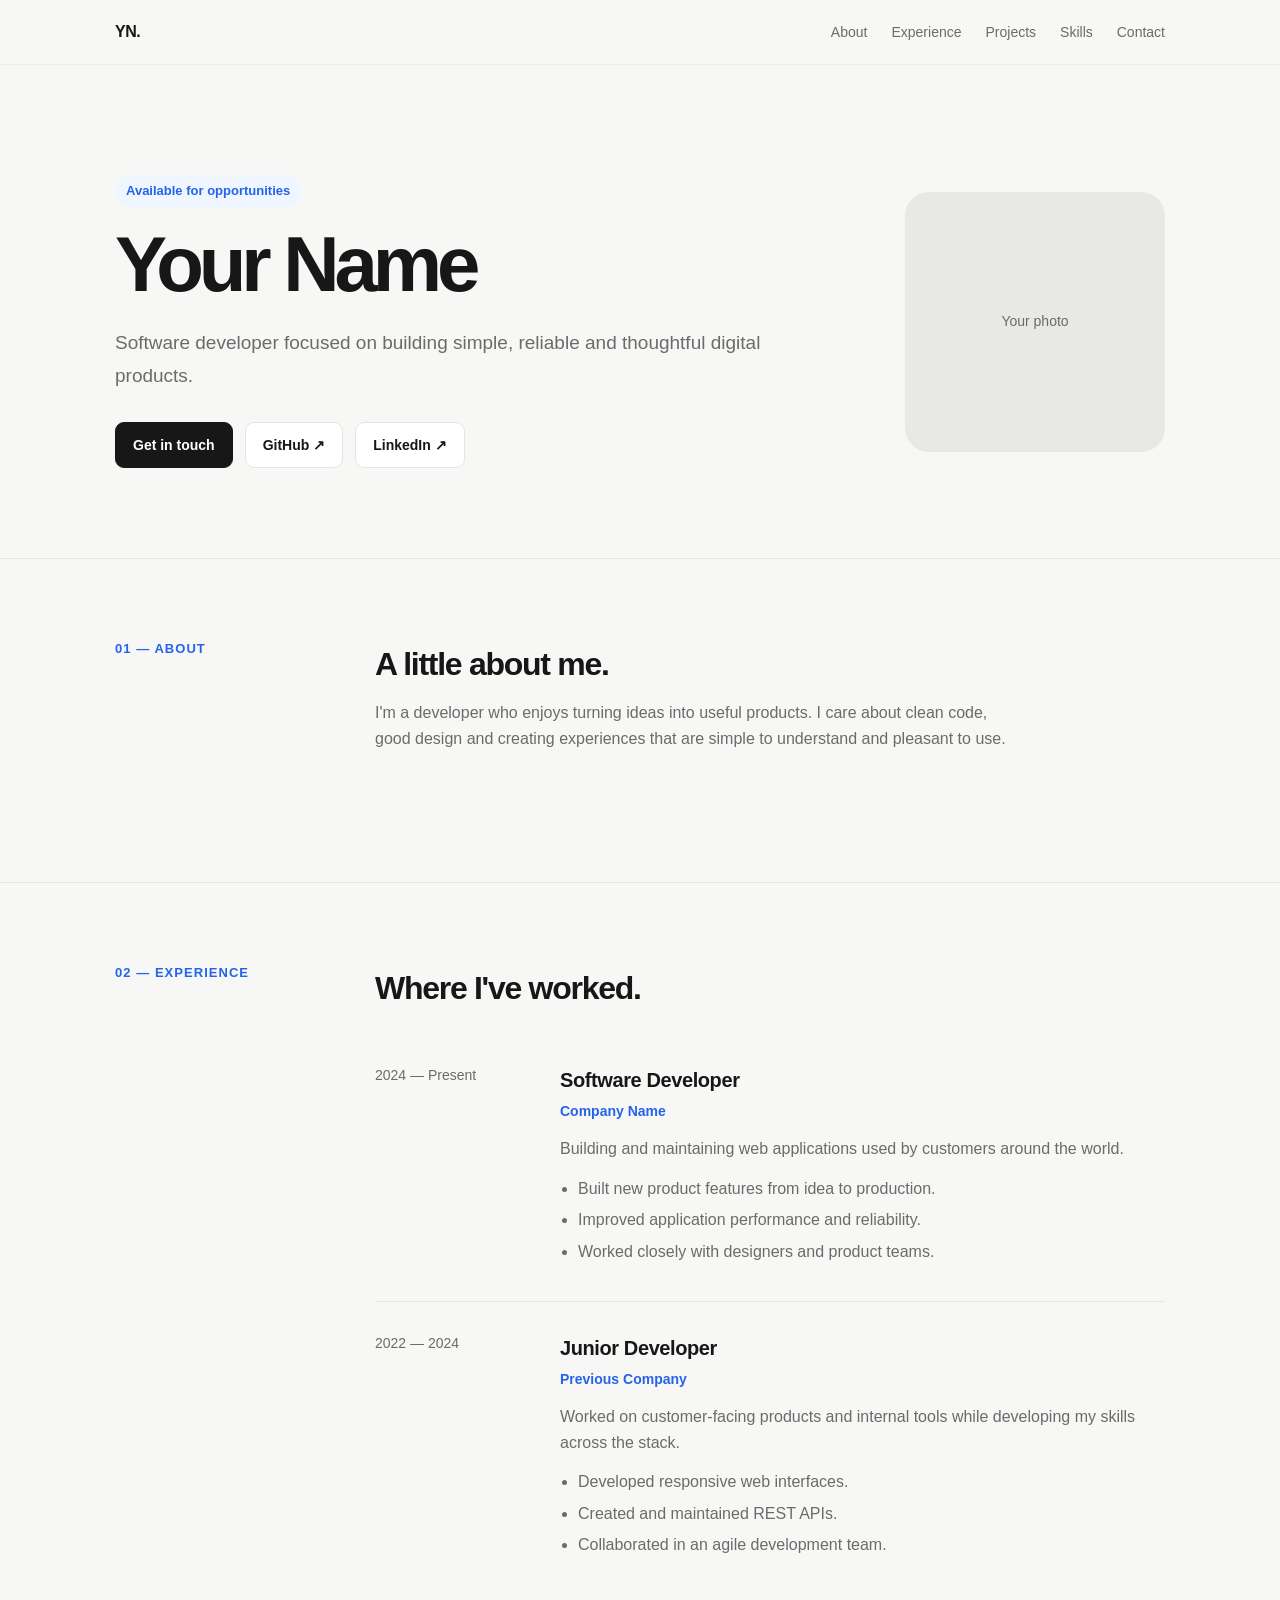
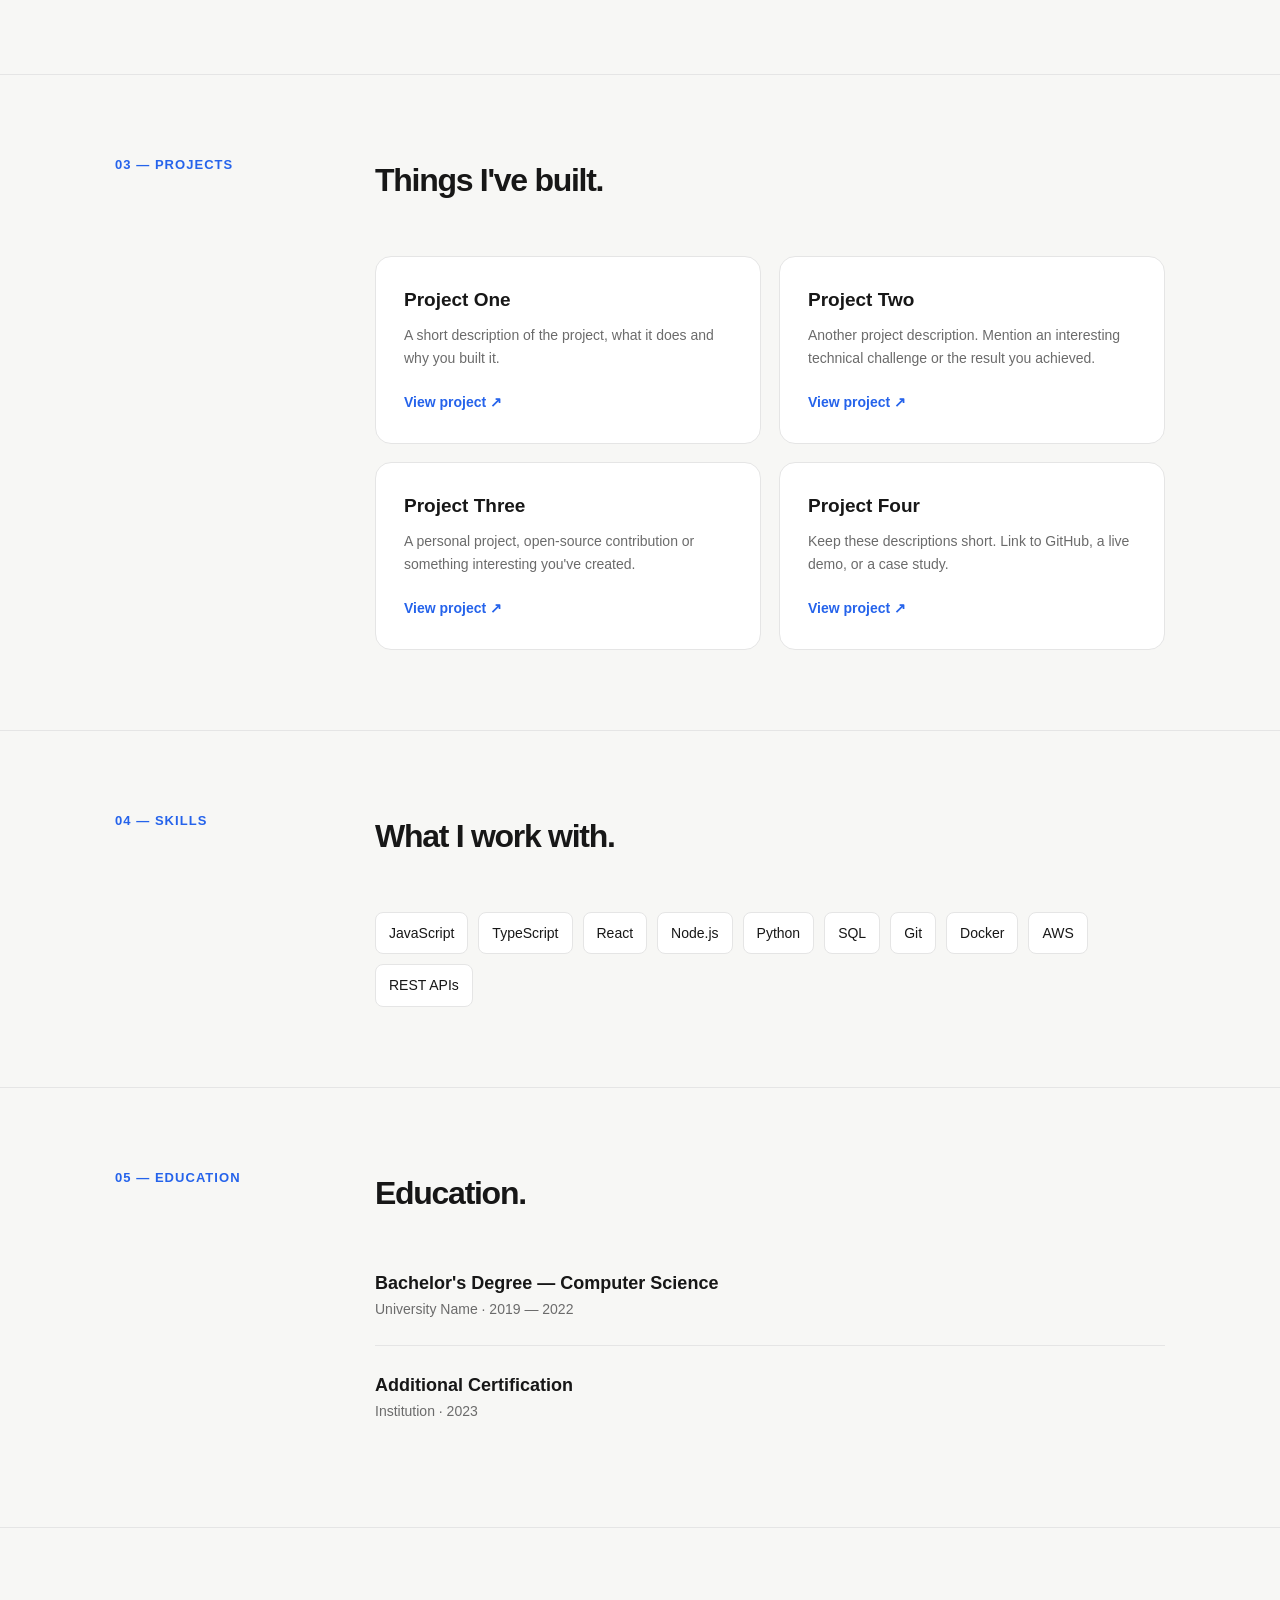
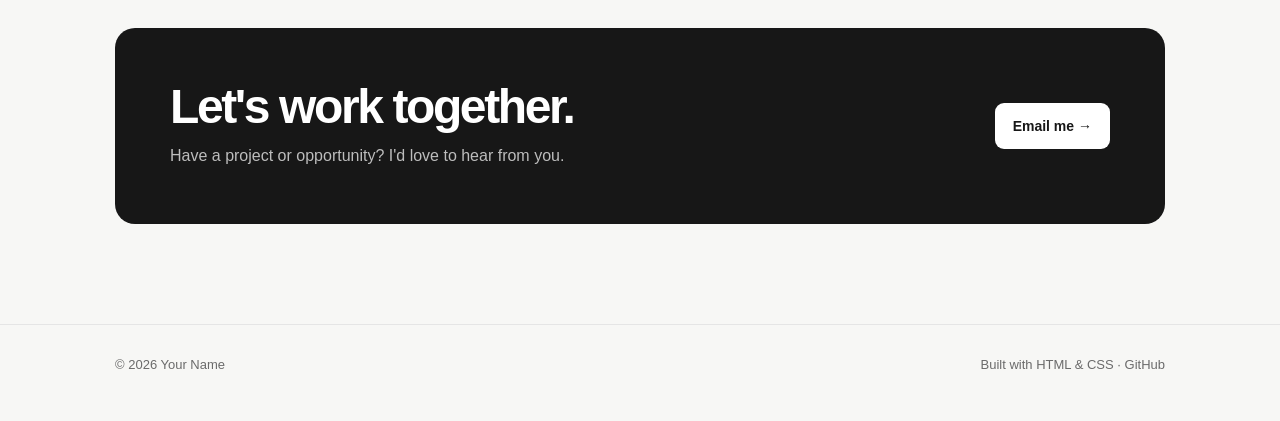
==== index.html @ f7a6f6ae "Added website template" ====
<!DOCTYPE html>
<html lang="en">
<head>
  <meta charset="UTF-8">
  <meta name="viewport" content="width=device-width, initial-scale=1.0">

  <title>Your Name — CV</title>
  <meta name="description" content="Personal CV and portfolio of Your Name">

  <style>
    :root {
      --bg: #f7f7f5;
      --card: #ffffff;
      --text: #171717;
      --muted: #6b6b6b;
      --border: #e5e5e5;
      --accent: #2563eb;
      --accent-light: #eff6ff;
      --max-width: 1050px;
    }

    * {
      box-sizing: border-box;
      margin: 0;
      padding: 0;
    }

    html {
      scroll-behavior: smooth;
    }

    body {
      font-family:
        Inter, -apple-system, BlinkMacSystemFont, "Segoe UI",
        Roboto, Helvetica, Arial, sans-serif;
      background: var(--bg);
      color: var(--text);
      line-height: 1.6;
    }

    a {
      color: inherit;
      text-decoration: none;
    }

    .container {
      width: min(100% - 40px, var(--max-width));
      margin: 0 auto;
    }

    /* Navigation */

    nav {
      position: sticky;
      top: 0;
      z-index: 10;
      background: rgba(247, 247, 245, 0.9);
      backdrop-filter: blur(12px);
      border-bottom: 1px solid rgba(229, 229, 229, 0.7);
    }

    .nav-inner {
      height: 64px;
      display: flex;
      align-items: center;
      justify-content: space-between;
    }

    .logo {
      font-weight: 700;
      letter-spacing: -0.03em;
    }

    .nav-links {
      display: flex;
      gap: 24px;
      list-style: none;
      font-size: 14px;
      color: var(--muted);
    }

    .nav-links a:hover {
      color: var(--text);
    }

    /* Hero */

    .hero {
      padding: 110px 0 90px;
    }

    .hero-grid {
      display: grid;
      grid-template-columns: 1fr 300px;
      gap: 70px;
      align-items: center;
    }

    .eyebrow {
      display: inline-block;
      margin-bottom: 18px;
      padding: 6px 11px;
      border-radius: 999px;
      background: var(--accent-light);
      color: var(--accent);
      font-size: 13px;
      font-weight: 600;
    }

    h1 {
      max-width: 750px;
      font-size: clamp(44px, 7vw, 78px);
      line-height: 0.98;
      letter-spacing: -0.065em;
      margin-bottom: 25px;
    }

    .hero-description {
      max-width: 650px;
      color: var(--muted);
      font-size: 19px;
      line-height: 1.7;
      margin-bottom: 30px;
    }

    .buttons {
      display: flex;
      flex-wrap: wrap;
      gap: 12px;
    }

    .button {
      display: inline-flex;
      align-items: center;
      justify-content: center;
      padding: 11px 17px;
      border-radius: 9px;
      border: 1px solid var(--border);
      background: var(--card);
      font-size: 14px;
      font-weight: 600;
      transition: 0.2s ease;
    }

    .button:hover {
      transform: translateY(-2px);
      border-color: #ccc;
    }

    .button.primary {
      background: var(--text);
      color: white;
      border-color: var(--text);
    }

    /* Profile */

    .profile {
      width: 260px;
      height: 260px;
      margin-left: auto;
      border-radius: 24px;
      background: #e8e8e5;
      display: flex;
      align-items: center;
      justify-content: center;
      overflow: hidden;
      font-size: 14px;
      color: var(--muted);
    }

    .profile img {
      width: 100%;
      height: 100%;
      object-fit: cover;
    }

    /* Sections */

    section {
      padding: 80px 0;
      border-top: 1px solid var(--border);
    }

    .section-heading {
      display: grid;
      grid-template-columns: 220px 1fr;
      gap: 40px;
      margin-bottom: 50px;
    }

    .section-number {
      color: var(--accent);
      font-size: 13px;
      font-weight: 700;
      letter-spacing: 0.08em;
      text-transform: uppercase;
    }

    .section-title {
      font-size: 32px;
      letter-spacing: -0.04em;
    }

    .section-intro {
      max-width: 650px;
      color: var(--muted);
      margin-top: 10px;
    }

    /* Experience */

    .timeline {
      margin-left: 260px;
    }

    .experience {
      display: grid;
      grid-template-columns: 150px 1fr;
      gap: 35px;
      padding: 30px 0;
      border-top: 1px solid var(--border);
    }

    .experience:first-child {
      border-top: 0;
      padding-top: 0;
    }

    .date {
      color: var(--muted);
      font-size: 14px;
    }

    .job-title {
      font-size: 20px;
      font-weight: 650;
      letter-spacing: -0.02em;
    }

    .company {
      color: var(--accent);
      font-size: 14px;
      margin: 4px 0 14px;
      font-weight: 600;
    }

    .experience p {
      color: var(--muted);
      max-width: 650px;
    }

    .experience ul {
      margin-top: 14px;
      padding-left: 18px;
      color: var(--muted);
    }

    .experience li {
      margin-bottom: 6px;
    }

    /* Projects */

    .projects {
      display: grid;
      grid-template-columns: repeat(2, 1fr);
      gap: 18px;
      margin-left: 260px;
    }

    .project {
      padding: 28px;
      background: var(--card);
      border: 1px solid var(--border);
      border-radius: 16px;
      transition: 0.2s ease;
    }

    .project:hover {
      transform: translateY(-3px);
      border-color: #ccc;
    }

    .project h3 {
      margin-bottom: 9px;
      font-size: 19px;
    }

    .project p {
      color: var(--muted);
      font-size: 14px;
      margin-bottom: 20px;
    }

    .project-link {
      color: var(--accent);
      font-size: 14px;
      font-weight: 600;
    }

    /* Skills */

    .skills {
      margin-left: 260px;
      display: flex;
      flex-wrap: wrap;
      gap: 10px;
    }

    .skill {
      padding: 9px 13px;
      border: 1px solid var(--border);
      background: var(--card);
      border-radius: 8px;
      font-size: 14px;
    }

    /* Education */

    .education {
      margin-left: 260px;
    }

    .education-item {
      padding: 25px 0;
      border-top: 1px solid var(--border);
    }

    .education-item:first-child {
      border-top: 0;
      padding-top: 0;
    }

    .education-item h3 {
      font-size: 18px;
    }

    .education-item p {
      color: var(--muted);
      font-size: 14px;
    }

    /* Contact */

    .contact {
      padding: 100px 0;
    }

    .contact-box {
      padding: 55px;
      background: var(--text);
      color: white;
      border-radius: 20px;
      display: flex;
      align-items: center;
      justify-content: space-between;
      gap: 30px;
    }

    .contact-box h2 {
      font-size: clamp(30px, 5vw, 48px);
      line-height: 1;
      letter-spacing: -0.05em;
      margin-bottom: 12px;
    }

    .contact-box p {
      color: #bdbdbd;
    }

    .contact-button {
      white-space: nowrap;
      background: white;
      color: var(--text);
      padding: 12px 18px;
      border-radius: 9px;
      font-size: 14px;
      font-weight: 600;
    }

    /* Footer */

    footer {
      padding: 30px 0 45px;
      color: var(--muted);
      font-size: 13px;
      border-top: 1px solid var(--border);
    }

    .footer-inner {
      display: flex;
      justify-content: space-between;
      gap: 20px;
    }

    /* Mobile */

    @media (max-width: 800px) {
      .container {
        width: min(100% - 30px, var(--max-width));
      }

      .nav-links {
        display: none;
      }

      .hero {
        padding: 70px 0;
      }

      .hero-grid {
        grid-template-columns: 1fr;
        gap: 40px;
      }

      .profile {
        width: 180px;
        height: 180px;
        margin-left: 0;
      }

      section {
        padding: 60px 0;
      }

      .section-heading {
        display: block;
        margin-bottom: 35px;
      }

      .section-title {
        margin-top: 8px;
      }

      .timeline,
      .projects,
      .skills,
      .education {
        margin-left: 0;
      }

      .experience {
        grid-template-columns: 1fr;
        gap: 8px;
      }

      .projects {
        grid-template-columns: 1fr;
      }

      .contact {
        padding: 60px 0;
      }

      .contact-box {
        padding: 35px 25px;
        flex-direction: column;
        align-items: flex-start;
      }

      .footer-inner {
        flex-direction: column;
      }
    }
  </style>
</head>

<body>

  <!-- Navigation -->
  <nav>
    <div class="container nav-inner">
      <a href="#" class="logo">YN.</a>

      <ul class="nav-links">
        <li><a href="#about">About</a></li>
        <li><a href="#experience">Experience</a></li>
        <li><a href="#projects">Projects</a></li>
        <li><a href="#skills">Skills</a></li>
        <li><a href="#contact">Contact</a></li>
      </ul>
    </div>
  </nav>


  <main>

    <!-- Hero -->
    <header class="hero">
      <div class="container hero-grid">

        <div>
          <span class="eyebrow">Available for opportunities</span>

          <h1>Your Name</h1>

          <p class="hero-description">
            Software developer focused on building simple, reliable and
            thoughtful digital products.
          </p>

          <div class="buttons">
            <a href="#contact" class="button primary">Get in touch</a>
            <a href="https://github.com/" class="button">GitHub ↗</a>
            <a href="https://linkedin.com/" class="button">LinkedIn ↗</a>
          </div>
        </div>

        <div class="profile">
          <!-- Replace with your photo:
          <img src="profile.jpg" alt="Your Name">
          -->
          Your photo
        </div>

      </div>
    </header>


    <!-- About -->
    <section id="about">
      <div class="container">

        <div class="section-heading">
          <div class="section-number">01 — About</div>

          <div>
            <h2 class="section-title">A little about me.</h2>

            <p class="section-intro">
              I'm a developer who enjoys turning ideas into useful products.
              I care about clean code, good design and creating experiences
              that are simple to understand and pleasant to use.
            </p>
          </div>
        </div>

      </div>
    </section>


    <!-- Experience -->
    <section id="experience">
      <div class="container">

        <div class="section-heading">
          <div class="section-number">02 — Experience</div>

          <div>
            <h2 class="section-title">Where I've worked.</h2>
          </div>
        </div>

        <div class="timeline">

          <article class="experience">
            <div class="date">2024 — Present</div>

            <div>
              <h3 class="job-title">Software Developer</h3>
              <div class="company">Company Name</div>

              <p>
                Building and maintaining web applications used by customers
                around the world.
              </p>

              <ul>
                <li>Built new product features from idea to production.</li>
                <li>Improved application performance and reliability.</li>
                <li>Worked closely with designers and product teams.</li>
              </ul>
            </div>
          </article>


          <article class="experience">
            <div class="date">2022 — 2024</div>

            <div>
              <h3 class="job-title">Junior Developer</h3>
              <div class="company">Previous Company</div>

              <p>
                Worked on customer-facing products and internal tools while
                developing my skills across the stack.
              </p>

              <ul>
                <li>Developed responsive web interfaces.</li>
                <li>Created and maintained REST APIs.</li>
                <li>Collaborated in an agile development team.</li>
              </ul>
            </div>
          </article>

        </div>

      </div>
    </section>


    <!-- Projects -->
    <section id="projects">
      <div class="container">

        <div class="section-heading">
          <div class="section-number">03 — Projects</div>

          <div>
            <h2 class="section-title">Things I've built.</h2>
          </div>
        </div>

        <div class="projects">

          <article class="project">
            <h3>Project One</h3>

            <p>
              A short description of the project, what it does and why
              you built it.
            </p>

            <a href="#" class="project-link">View project ↗</a>
          </article>


          <article class="project">
            <h3>Project Two</h3>

            <p>
              Another project description. Mention an interesting technical
              challenge or the result you achieved.
            </p>

            <a href="#" class="project-link">View project ↗</a>
          </article>


          <article class="project">
            <h3>Project Three</h3>

            <p>
              A personal project, open-source contribution or something
              interesting you've created.
            </p>

            <a href="#" class="project-link">View project ↗</a>
          </article>


          <article class="project">
            <h3>Project Four</h3>

            <p>
              Keep these descriptions short. Link to GitHub, a live demo,
              or a case study.
            </p>

            <a href="#" class="project-link">View project ↗</a>
          </article>

        </div>

      </div>
    </section>


    <!-- Skills -->
    <section id="skills">
      <div class="container">

        <div class="section-heading">
          <div class="section-number">04 — Skills</div>

          <div>
            <h2 class="section-title">What I work with.</h2>
          </div>
        </div>

        <div class="skills">
          <span class="skill">JavaScript</span>
          <span class="skill">TypeScript</span>
          <span class="skill">React</span>
          <span class="skill">Node.js</span>
          <span class="skill">Python</span>
          <span class="skill">SQL</span>
          <span class="skill">Git</span>
          <span class="skill">Docker</span>
          <span class="skill">AWS</span>
          <span class="skill">REST APIs</span>
        </div>

      </div>
    </section>


    <!-- Education -->
    <section>
      <div class="container">

        <div class="section-heading">
          <div class="section-number">05 — Education</div>

          <div>
            <h2 class="section-title">Education.</h2>
          </div>
        </div>

        <div class="education">

          <div class="education-item">
            <h3>Bachelor's Degree — Computer Science</h3>
            <p>University Name · 2019 — 2022</p>
          </div>

          <div class="education-item">
            <h3>Additional Certification</h3>
            <p>Institution · 2023</p>
          </div>

        </div>

      </div>
    </section>


    <!-- Contact -->
    <section id="contact" class="contact">
      <div class="container">

        <div class="contact-box">

          <div>
            <h2>Let's work together.</h2>
            <p>Have a project or opportunity? I'd love to hear from you.</p>
          </div>

          <a
            href="mailto:you@example.com"
            class="contact-button"
          >
            Email me →
          </a>

        </div>

      </div>
    </section>

  </main>


  <footer>
    <div class="container footer-inner">
      <span>© 2026 Your Name</span>

      <span>
        Built with HTML & CSS ·
        <a href="https://github.com/">GitHub</a>
      </span>
    </div>
  </footer>

</body>
</html>
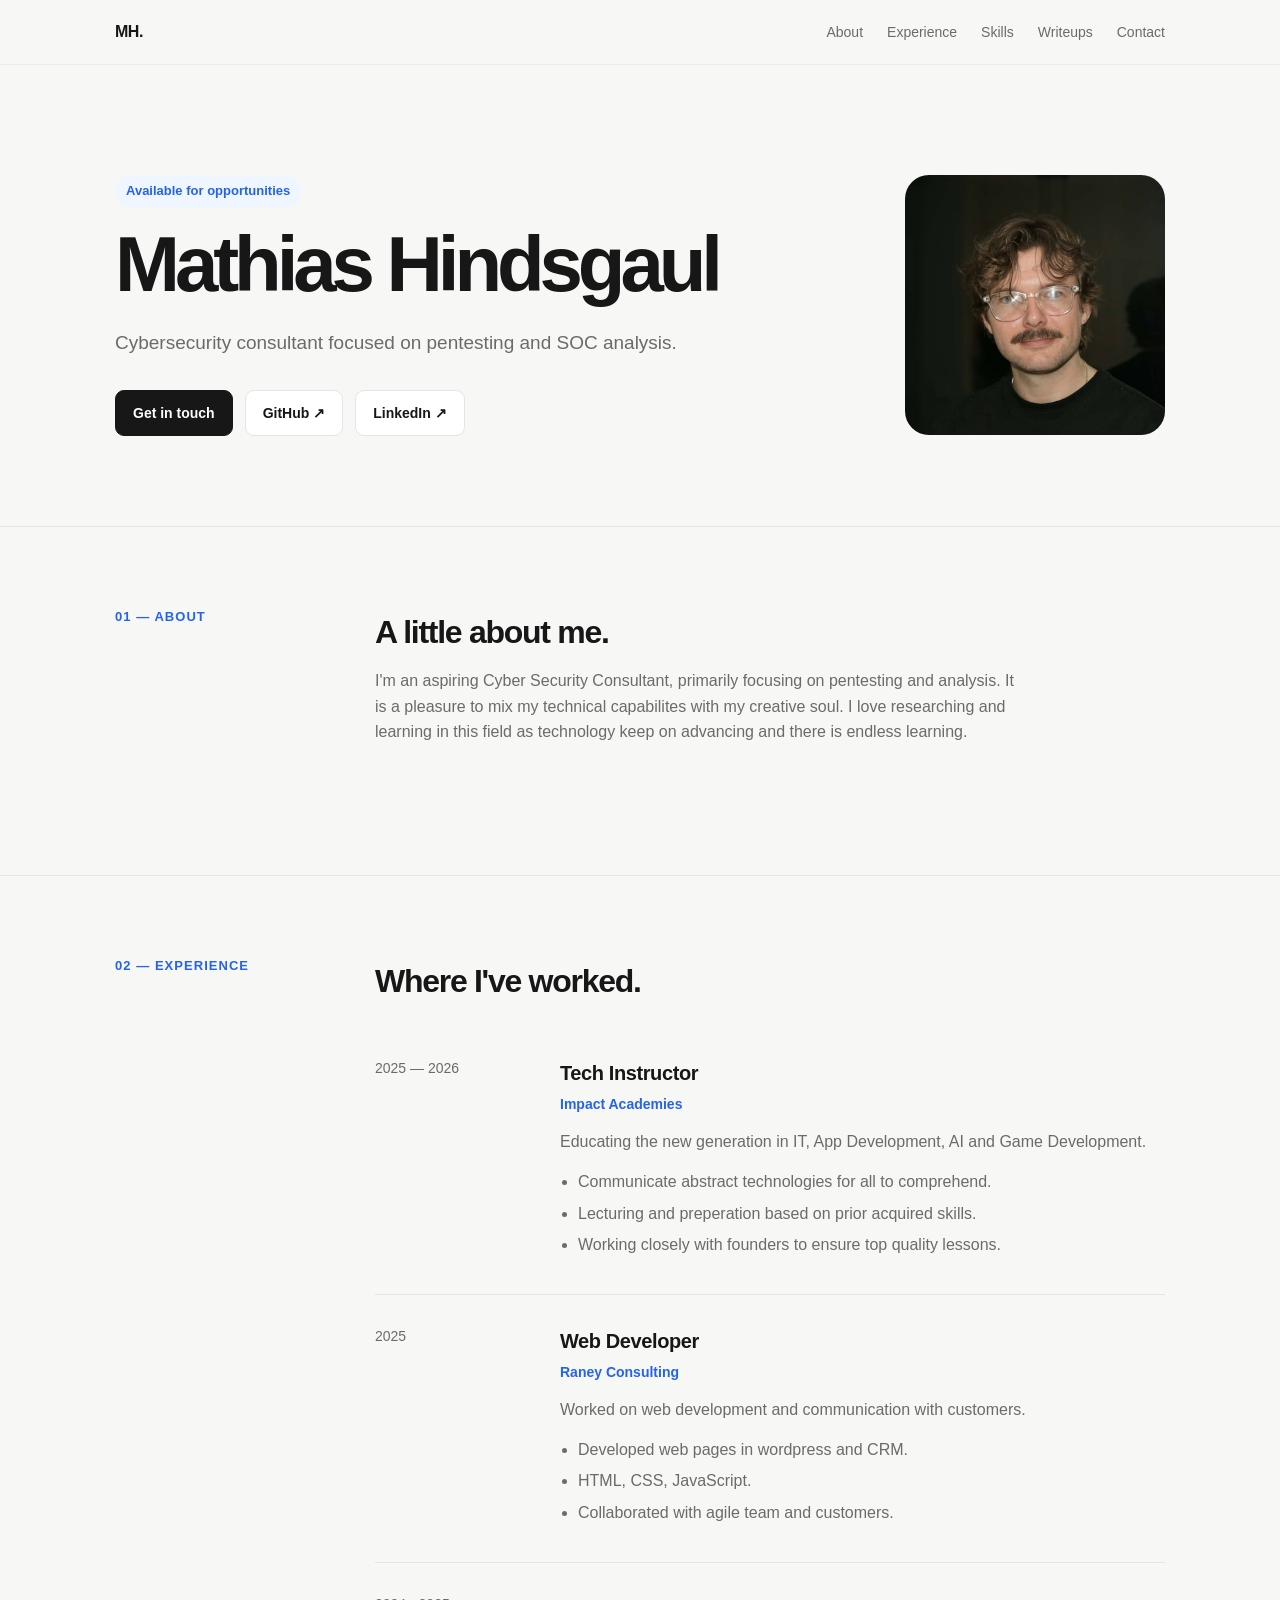
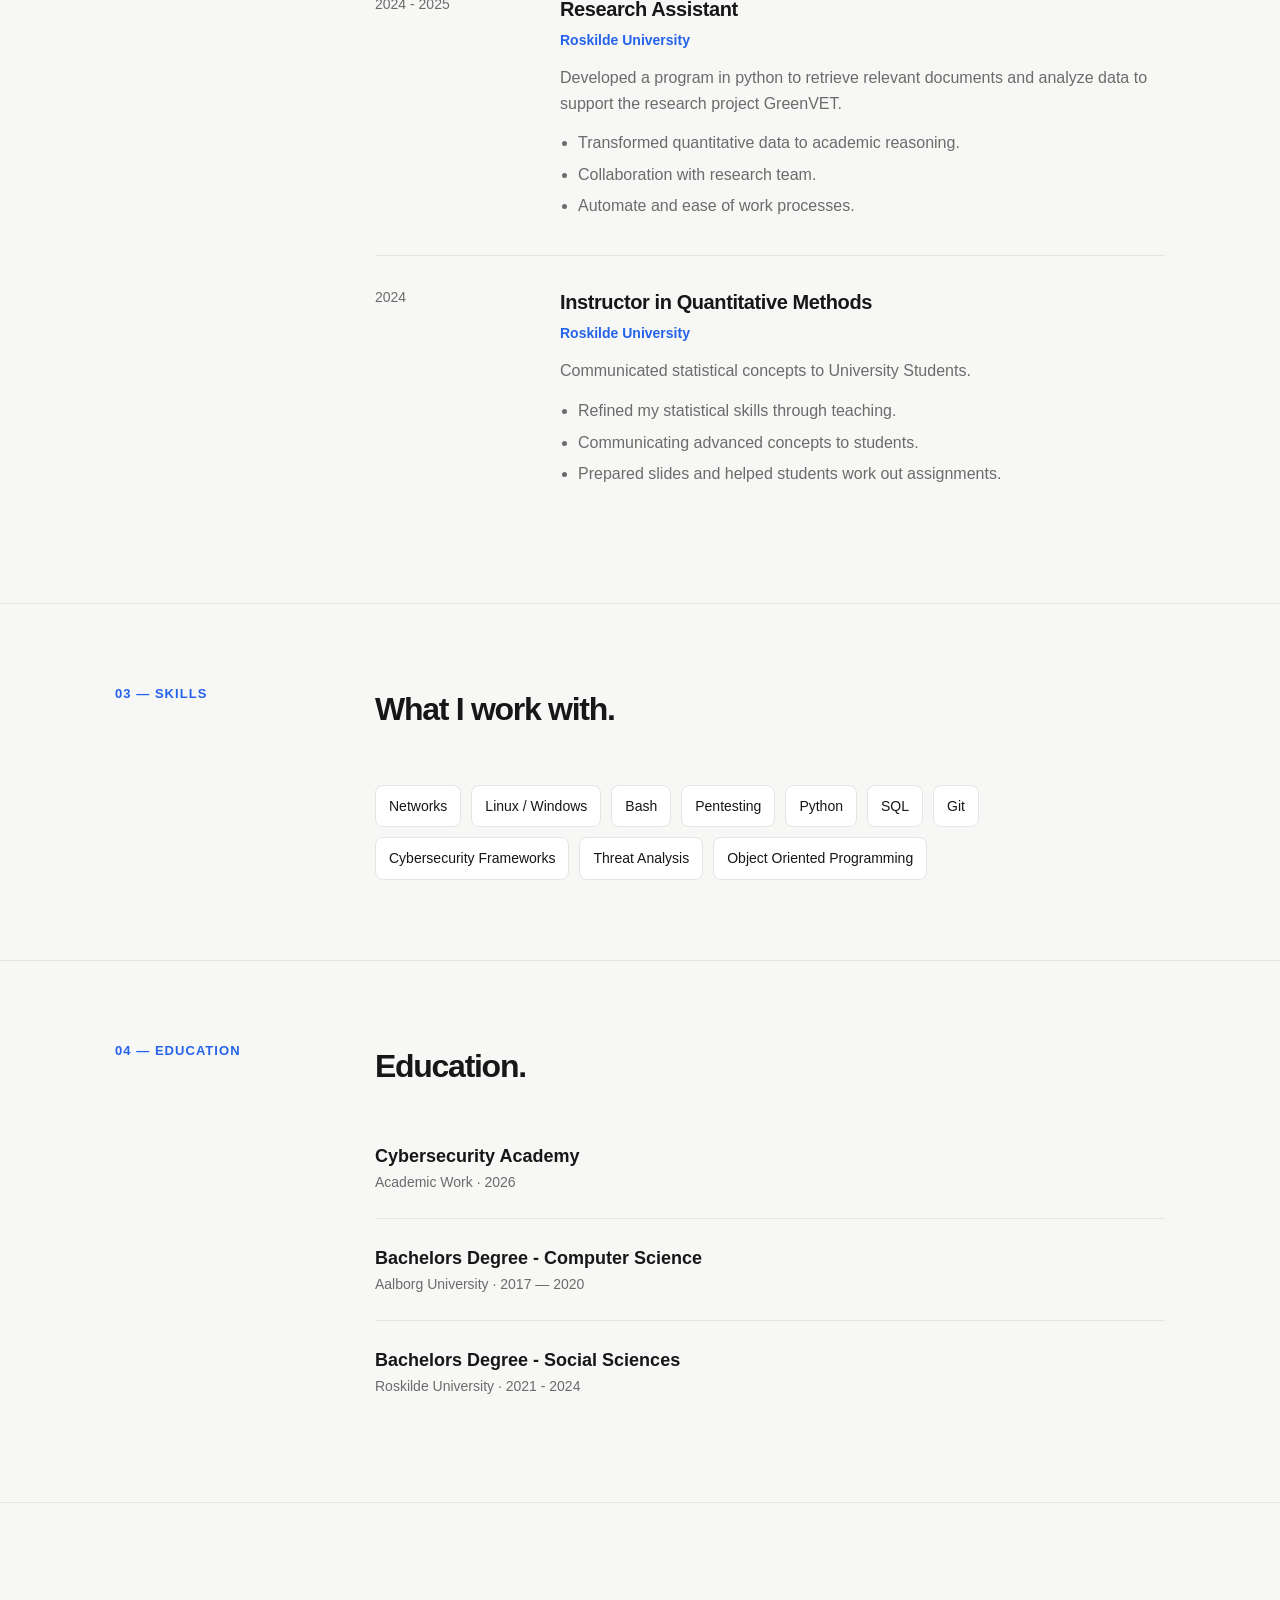
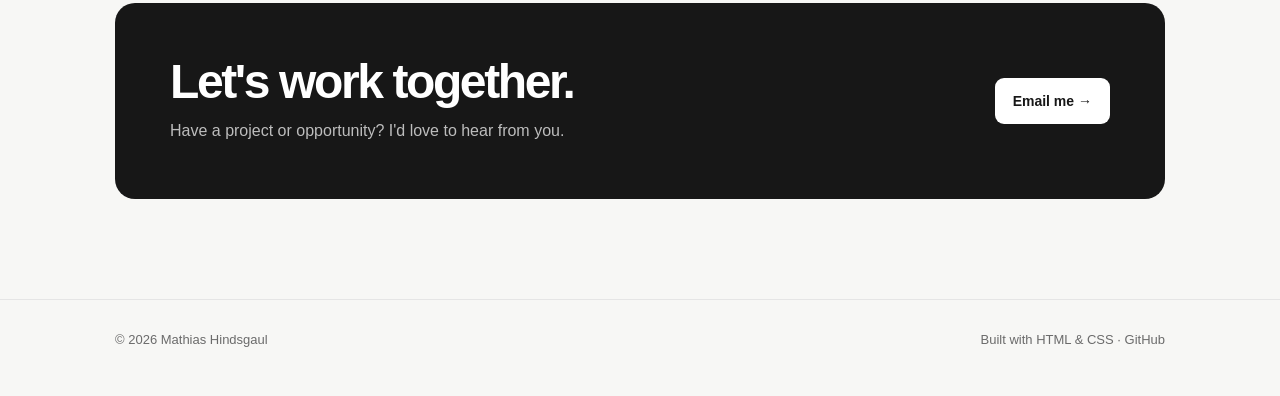
==== commit eca35b3d: "test" ====
--- a/index.html
+++ b/index.html
@@ -173,6 +173,7 @@
       width: 100%;
       height: 100%;
       object-fit: cover;
+      transform: scale(1.5);
     }
 
     /* Sections */
@@ -461,8 +462,8 @@
 
       .footer-inner {
         flex-direction: column;
-      }
-    }
+    }
+    
   </style>
 </head>
 
@@ -471,15 +472,14 @@
   <!-- Navigation -->
   <nav>
     <div class="container nav-inner">
-      <a href="#" class="logo">YN.</a>
-
-      <ul class="nav-links">
-        <li><a href="#about">About</a></li>
-        <li><a href="#experience">Experience</a></li>
-        <li><a href="#projects">Projects</a></li>
-        <li><a href="#skills">Skills</a></li>
-        <li><a href="#contact">Contact</a></li>
-      </ul>
+      <a href="#" class="logo">MH.</a>
+	<ul class="nav-links">
+	    <li><a href="#about">About</a></li>
+	    <li><a href="#experience">Experience</a></li>
+	    <li><a href="#skills">Skills</a></li>
+	    <li><a href="writeups/">Writeups</a></li>
+	    <li><a href="#contact">Contact</a></li>
+	</ul>
     </div>
   </nav>
 
@@ -493,25 +493,21 @@
         <div>
           <span class="eyebrow">Available for opportunities</span>
 
-          <h1>Your Name</h1>
+          <h1>Mathias Hindsgaul</h1>
 
           <p class="hero-description">
-            Software developer focused on building simple, reliable and
-            thoughtful digital products.
+	    Cybersecurity consultant focused on pentesting and SOC analysis.
           </p>
 
           <div class="buttons">
             <a href="#contact" class="button primary">Get in touch</a>
-            <a href="https://github.com/" class="button">GitHub ↗</a>
-            <a href="https://linkedin.com/" class="button">LinkedIn ↗</a>
+            <a href="https://github.com/hindsgaul" class="button">GitHub ↗</a>
+            <a href="https://linkedin.com/mathias-hindsgaul" class="button">LinkedIn ↗</a>
           </div>
         </div>
 
         <div class="profile">
-          <!-- Replace with your photo:
-          <img src="profile.jpg" alt="Your Name">
-          -->
-          Your photo
+          <img src="/images/profile.jpg" alt="This is me">
         </div>
 
       </div>
@@ -529,9 +525,10 @@
             <h2 class="section-title">A little about me.</h2>
 
             <p class="section-intro">
-              I'm a developer who enjoys turning ideas into useful products.
-              I care about clean code, good design and creating experiences
-              that are simple to understand and pleasant to use.
+	      I&#39m an aspiring Cyber Security Consultant, primarily focusing
+	      on pentesting and analysis. It is a pleasure to mix my technical capabilites
+	      with my creative soul. I love researching and learning in this field as technology keep on advancing
+	      and there is endless learning.
             </p>
           </div>
         </div>
@@ -548,60 +545,96 @@
           <div class="section-number">02 — Experience</div>
 
           <div>
-            <h2 class="section-title">Where I've worked.</h2>
+            <h2 class="section-title">Where I&#39ve worked.</h2>
           </div>
         </div>
 
         <div class="timeline">
 
           <article class="experience">
-            <div class="date">2024 — Present</div>
+            <div class="date">2025 — 2026</div>
 
             <div>
-              <h3 class="job-title">Software Developer</h3>
-              <div class="company">Company Name</div>
+              <h3 class="job-title">Tech Instructor</h3>
+              <div class="company">Impact Academies</div>
 
               <p>
-                Building and maintaining web applications used by customers
-                around the world.
+		Educating the new generation in IT, App Development, AI and Game Development.
               </p>
 
               <ul>
-                <li>Built new product features from idea to production.</li>
-                <li>Improved application performance and reliability.</li>
-                <li>Worked closely with designers and product teams.</li>
+                <li>Communicate abstract technologies for all to comprehend.</li>
+                <li>Lecturing and preperation based on prior acquired skills.</li>
+                <li>Working closely with founders to ensure top quality lessons.</li>
               </ul>
             </div>
           </article>
 
 
           <article class="experience">
-            <div class="date">2022 — 2024</div>
+            <div class="date">2025</div>
 
             <div>
-              <h3 class="job-title">Junior Developer</h3>
-              <div class="company">Previous Company</div>
+              <h3 class="job-title">Web Developer</h3>
+              <div class="company">Raney Consulting</div>
 
               <p>
-                Worked on customer-facing products and internal tools while
-                developing my skills across the stack.
+		Worked on web development and communication with customers.
               </p>
 
               <ul>
-                <li>Developed responsive web interfaces.</li>
-                <li>Created and maintained REST APIs.</li>
-                <li>Collaborated in an agile development team.</li>
+                <li>Developed web pages in wordpress and CRM.</li>
+                <li>HTML, CSS, JavaScript.</li>
+                <li>Collaborated with agile team and customers.</li>
               </ul>
             </div>
           </article>
 
-        </div>
-
+          <article class="experience">
+            <div class="date">2024 - 2025</div>
+
+            <div>
+              <h3 class="job-title">Research Assistant</h3>
+              <div class="company">Roskilde University</div>
+
+              <p>
+		Developed a program in python to retrieve relevant documents and analyze data to support the research project GreenVET.
+              </p>
+
+              <ul>
+                <li>Transformed quantitative data to academic reasoning.</li>
+                <li>Collaboration with research team.</li>
+                <li>Automate and ease of work processes.</li>
+              </ul>
+            </div>
+          </article>
+
+          <article class="experience">
+            <div class="date">2024</div>
+
+            <div>
+              <h3 class="job-title">Instructor in Quantitative Methods</h3>
+              <div class="company">Roskilde University</div>
+
+              <p>
+		Communicated statistical concepts to University Students.
+              </p>
+
+              <ul>
+                <li>Refined my statistical skills through teaching.</li>
+                <li>Communicating advanced concepts to students.</li>
+                <li>Prepared slides and helped students work out assignments.</li>
+              </ul>
+            </div>
+          </article>
+
+        </div>
+        </div>
       </div>
     </section>
 
-
     <!-- Projects -->
+<!--
     <section id="projects">
       <div class="container">
 
@@ -666,6 +699,7 @@
 
       </div>
     </section>
+    -->
 
 
     <!-- Skills -->
@@ -673,7 +707,7 @@
       <div class="container">
 
         <div class="section-heading">
-          <div class="section-number">04 — Skills</div>
+          <div class="section-number">03 — Skills</div>
 
           <div>
             <h2 class="section-title">What I work with.</h2>
@@ -681,16 +715,16 @@
         </div>
 
         <div class="skills">
-          <span class="skill">JavaScript</span>
-          <span class="skill">TypeScript</span>
-          <span class="skill">React</span>
-          <span class="skill">Node.js</span>
+          <span class="skill">Networks</span>
+          <span class="skill">Linux / Windows</span>
+          <span class="skill">Bash</span>
+          <span class="skill">Pentesting</span>
           <span class="skill">Python</span>
           <span class="skill">SQL</span>
           <span class="skill">Git</span>
-          <span class="skill">Docker</span>
-          <span class="skill">AWS</span>
-          <span class="skill">REST APIs</span>
+          <span class="skill">Cybersecurity Frameworks</span>
+          <span class="skill">Threat Analysis</span>
+          <span class="skill">Object Oriented Programming</span>
         </div>
 
       </div>
@@ -702,7 +736,7 @@
       <div class="container">
 
         <div class="section-heading">
-          <div class="section-number">05 — Education</div>
+          <div class="section-number">04 — Education</div>
 
           <div>
             <h2 class="section-title">Education.</h2>
@@ -712,13 +746,18 @@
         <div class="education">
 
           <div class="education-item">
-            <h3>Bachelor's Degree — Computer Science</h3>
-            <p>University Name · 2019 — 2022</p>
+            <h3>Cybersecurity Academy</h3>
+            <p>Academic Work · 2026</p>
           </div>
 
           <div class="education-item">
-            <h3>Additional Certification</h3>
-            <p>Institution · 2023</p>
+            <h3>Bachelors Degree - Computer Science</h3>
+            <p>Aalborg University · 2017 — 2020</p>
+          </div>
+
+          <div class="education-item">
+            <h3>Bachelors Degree - Social Sciences</h3>
+            <p>Roskilde University · 2021 - 2024</p>
           </div>
 
         </div>
@@ -739,7 +778,7 @@
           </div>
 
           <a
-            href="mailto:you@example.com"
+            href="mailto:mathias.mathiashindsgaul.com"
             class="contact-button"
           >
             Email me →
@@ -755,7 +794,7 @@
 
   <footer>
     <div class="container footer-inner">
-      <span>© 2026 Your Name</span>
+      <span>© 2026 Mathias Hindsgaul</span>
 
       <span>
         Built with HTML & CSS ·
